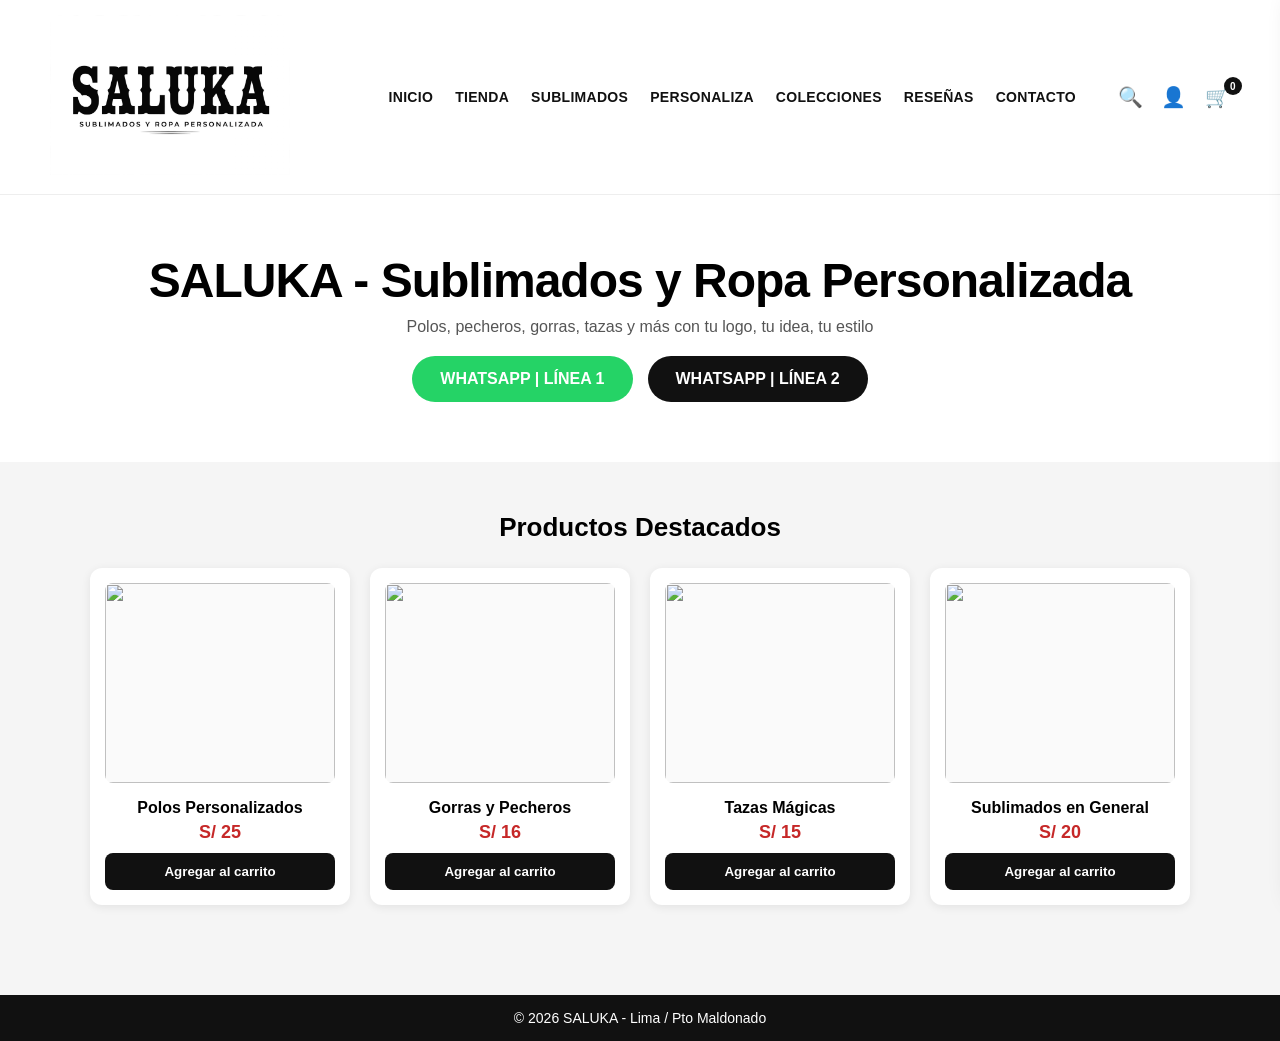
==== index.html @ 91202d43 "Primera version SALUKA - logo grande + carrito Temu" ====
<!DOCTYPE html>
<html lang="es">
<head>
    <meta charset="UTF-8">
    <meta name="viewport" content="width=device-width, initial-scale=1.0">
    <title>SALUKA - Sublimados y Ropa Personalizada</title>
    <link rel="stylesheet" href="style.css">
</head>
<body>
    <header class="header-saluka">
        <div class="logo-saluka">
            <img src="LogoSaluka.png" alt="SALUKA">
        </div>
        <nav class="nav-saluka">
            <a href="#inicio">INICIO</a>
            <a href="#tienda">TIENDA</a>
            <a href="#sublimados">SUBLIMADOS</a>
            <a href="#personaliza">PERSONALIZA</a>
            <a href="#colecciones">COLECCIONES</a>
            <a href="resenas.html">RESEÑAS</a>
            <a href="#contacto">CONTACTO</a>
            <span class="iconos">
                <a href="#" class="icono">🔍</a>
                <a href="#" class="icono">👤</a>
                <a href="javascript:void(0)" class="icono cart" onclick="abrirCarrito()">🛒 <span class="cart-count" id="cartCount">0</span></a>
            </span>
        </nav>
    </header>

    <section class="hero" id="inicio">
        <h1>SALUKA - Sublimados y Ropa Personalizada</h1>
        <p>Polos, pecheros, gorras, tazas y más con tu logo, tu idea, tu estilo</p>
        <div class="botones-whatsapp">
            <a href="https://wa.me/51967414343" class="btn-whatsapp" target="_blank">WHATSAPP | LÍNEA 1</a>
            <a href="https://wa.me/51974541722" class="btn-whatsapp socio" target="_blank">WHATSAPP | LÍNEA 2</a>
        </div>
    </section>

    <section class="productos" id="tienda">
        <h2>Productos Destacados</h2>
        <div class="grid">
            <div class="card">
                <img src="walle.png">
                <h3>Polos Personalizados</h3>
                <div class="precio">S/ 25</div>
                <button class="btn-comprar" onclick="addToCart('Polo Personalizado', 25, 'walle.png')">Agregar al carrito</button>
            </div>
            <div class="card">
                <img src="drone.png">
                <h3>Gorras y Pecheros</h3>
                <div class="precio">S/ 16</div>
                <button class="btn-comprar" onclick="addToCart('Gorra y Pechero', 16, 'drone.png')">Agregar al carrito</button>
            </div>
            <div class="card">
                <img src="cinturon.png">
                <h3>Tazas Mágicas</h3>
                <div class="precio">S/ 15</div>
                <button class="btn-comprar" onclick="addToCart('Taza Mágica', 15, 'cinturon.png')">Agregar al carrito</button>
            </div>
            <div class="card">
                <img src="cargador.png">
                <h3>Sublimados en General</h3>
                <div class="precio">S/ 20</div>
                <button class="btn-comprar" onclick="addToCart('Sublimado General', 20, 'cargador.png')">Agregar al carrito</button>
            </div>
        </div>
    </section>

    <!-- CARRITO LATERAL TIPO TEMU -->
    <div id="cartDrawer" class="cart-drawer">
        <div class="cart-header">
            <h3>Tu Carrito ( <span id="cartCount2">0</span> )</h3>
            <span class="cerrar-cart" onclick="cerrarCarrito()">✕</span>
        </div>
        <div id="cartItems" class="cart-items"></div>
        <div class="cart-footer">
            <div class="cart-total">Total: S/ <span id="cartTotal">0</span></div>
            <button class="btn-pagar" onclick="pagarWhatsapp()">Pedir por WhatsApp</button>
            <button class="btn-vaciar" onclick="vaciarCarrito()">Vaciar carrito</button>
        </div>
    </div>
    <div id="overlay" class="overlay" onclick="cerrarCarrito()"></div>

    <footer id="contacto">© 2026 SALUKA - Lima / Pto Maldonado</footer>

<script>
// CARRITO SALUKA - LOCALSTORAGE
let cart = JSON.parse(localStorage.getItem('saluka_cart') || '[]');

function saveCart(){ localStorage.setItem('saluka_cart', JSON.stringify(cart)); updateCount(); }
function updateCount(){
    let totalQty = cart.reduce((s,i)=>s+i.qty,0);
    document.getElementById('cartCount').textContent = totalQty;
    document.getElementById('cartCount2').textContent = totalQty;
    let total = cart.reduce((s,i)=>s+i.price*i.qty,0);
    document.getElementById('cartTotal').textContent = total;
}
function addToCart(name, price, img){
    let f = cart.find(p=>p.name===name);
    if(f){ f.qty++; } else { cart.push({name, price, img, qty:1}); }
    saveCart(); renderCart(); abrirCarrito();
    // animacion
    let c = document.getElementById('cartCount');
    c.style.transform='scale(1.5)'; setTimeout(()=>c.style.transform='scale(1)',200);
}
function renderCart(){
    let div = document.getElementById('cartItems');
    if(cart.length===0){ div.innerHTML='<p style="text-align:center;padding:30px;color:#888">Tu carrito está vacío</p>'; return; }
    div.innerHTML = cart.map((p,i)=>`
        <div class="cart-item">
            <img src="${p.img}">
            <div class="cart-info"><b>${p.name}</b><br>S/ ${p.price} x ${p.qty}</div>
            <div class="cart-acciones">
                <button onclick="cambiarQty(${i},-1)">-</button>
                <span>${p.qty}</span>
                <button onclick="cambiarQty(${i},1)">+</button>
                <button class="del" onclick="eliminar(${i})">🗑️</button>
            </div>
        </div>
    `).join('');
}
function cambiarQty(i,d){ cart[i].qty+=d; if(cart[i].qty<=0) cart.splice(i,1); saveCart(); renderCart(); }
function eliminar(i){ cart.splice(i,1); saveCart(); renderCart(); }
function vaciarCarrito(){ cart=[]; saveCart(); renderCart(); }
function abrirCarrito(){ document.getElementById('cartDrawer').classList.add('open'); document.getElementById('overlay').classList.add('show'); renderCart(); }
function cerrarCarrito(){ document.getElementById('cartDrawer').classList.remove('open'); document.getElementById('overlay').classList.remove('show'); }
function pagarWhatsapp(){
    if(cart.length===0){ alert('Carrito vacío'); return; }
    let msg = 'Hola SALUKA! Quiero pedir:%0A';
    cart.forEach(p=>{ msg+=`%0A- ${p.name} x${p.qty} = S/ ${p.price*p.qty}`; });
    msg+=`%0A%0ATOTAL: S/ ${document.getElementById('cartTotal').textContent}`;
    window.open('https://wa.me/51967414343?text='+msg, '_blank');
}
updateCount(); renderCart();
</script>
</body>
</html>
---- style.css ----
* { margin: 0; padding: 0; box-sizing: border-box; }
body { font-family: Arial, Helvetica, sans-serif; background: #f5f5f5; }

.header-saluka {
    background: #fff;
    display: flex;
    justify-content: space-between;
    align-items: center;
    padding: 15px 50px;
    border-bottom: 1px solid #eee;
    position: sticky;
    top: 0;
    z-index: 100;
}
.logo-saluka img {
    height: 160px;
    width: auto;
}
.nav-saluka {
    display: flex;
    align-items: center;
    gap: 22px;
    flex-wrap: wrap;
}
.nav-saluka a {
    text-decoration: none;
    color: #111;
    font-weight: 700;
    font-size: 14px;
    letter-spacing: 0.3px;
}
.nav-saluka a:hover { color: #c62828; }

.iconos { display: flex; gap: 18px; margin-left: 20px; align-items: center; }
.icono { font-size: 20px !important; text-decoration: none; cursor: pointer; }
.cart { position: relative; }
.cart-count {
    background: #111;
    color: #fff;
    font-size: 10px;
    width: 18px;
    height: 18px;
    border-radius: 50%;
    display: inline-flex;
    justify-content: center;
    align-items: center;
    position: absolute;
    top: -8px;
    right: -12px;
    transition: 0.2s;
}

.hero { text-align: center; padding: 60px 20px; background: #fff; }
.hero h1 { font-size: 48px; font-weight: 900; margin-bottom: 10px; letter-spacing: -1px; line-height: 1.1; }
.hero p { color: #555; margin-bottom: 15px; }
.botones-whatsapp { display: flex; justify-content: center; gap: 15px; margin-top: 20px; flex-wrap: wrap; }
.btn-whatsapp { background: #25D366; color: #fff; padding: 14px 28px; border-radius: 50px; text-decoration: none; font-weight: 900; display: inline-block; }
.btn-whatsapp.socio { background: #111; }

.productos { padding: 50px 20px; text-align: center; }
.productos h2 { margin-bottom: 25px; font-size: 26px; }
.grid { display: grid; grid-template-columns: repeat(auto-fit, minmax(250px, 1fr)); gap: 20px; max-width: 1100px; margin: 0 auto; }
.card { background: #fff; border-radius: 12px; padding: 15px; box-shadow: 0 2px 10px rgba(0,0,0,0.08); transition: 0.2s; }
.card:hover { transform: translateY(-3px); box-shadow: 0 5px 15px rgba(0,0,0,0.12); }
.card img { width: 100%; height: 200px; object-fit: contain; background: #fafafa; border-radius: 8px; }
.card h3 { margin: 12px 0 5px 0; font-size: 16px; }
.precio { color: #c62828; font-weight: bold; font-size: 18px; margin: 5px 0; }
.btn-comprar { display: block; background: #111; color: #fff; padding: 11px; border-radius: 8px; text-decoration: none; margin-top: 10px; border: none; width: 100%; cursor: pointer; font-weight: 700; }
.btn-comprar:hover { background: #c62828; }

footer { background: #111; color: #fff; text-align: center; padding: 15px 0; margin-top: 40px; font-size: 14px; }

/* CARRITO ESTILO TEMU */
.cart-drawer {
    position: fixed; top: 0; right: -400px; width: 380px; height: 100%;
    background: #fff; z-index: 9999; transition: 0.35s ease; box-shadow: -5px 0 25px rgba(0,0,0,0.2);
    display: flex; flex-direction: column;
}
.cart-drawer.open { right: 0; }
.cart-header { display: flex; justify-content: space-between; align-items: center; padding: 20px; border-bottom: 1px solid #eee; font-weight: 900; background: #fff; }
.cerrar-cart { cursor: pointer; font-size: 22px; padding: 5px 10px; }
.cart-items { flex: 1; overflow-y: auto; padding: 10px; }
.cart-item { display: flex; gap: 10px; align-items: center; padding: 12px 0; border-bottom: 1px solid #f0f0f0; }
.cart-item img { width: 60px; height: 60px; object-fit: contain; background: #f5f5f5; border-radius: 8px; }
.cart-info { flex: 1; font-size: 13px; line-height: 1.3; }
.cart-acciones { display: flex; gap: 5px; align-items: center; }
.cart-acciones button { width: 28px; height: 28px; border: 1px solid #ddd; background: #fff; border-radius: 6px; cursor: pointer; font-weight: bold; }
.cart-acciones .del { border: none; background: none; font-size: 16px; }
.cart-footer { padding: 20px; border-top: 1px solid #eee; background: #fafafa; }
.cart-total { font-size: 20px; font-weight: 900; margin-bottom: 12px; }
.btn-pagar { width: 100%; background: #25D366; color: #fff; border: none; padding: 14px; border-radius: 10px; font-weight: 900; cursor: pointer; font-size: 16px; }
.btn-pagar:hover { background: #20b858; }
.btn-vaciar { width: 100%; background: none; border: none; color: #888; margin-top: 10px; cursor: pointer; font-size: 13px; text-decoration: underline; }

.overlay { position: fixed; top: 0; left: 0; width: 100%; height: 100%; background: rgba(0,0,0,0.45); z-index: 9998; display: none; }
.overlay.show { display: block; }

@media (max-width: 900px) {
    .header-saluka { flex-direction: column; gap: 15px; padding: 15px 20px; }
    .nav-saluka { justify-content: center; gap: 14px; }
    .logo-saluka img { height: 120px; }
    .hero h1 { font-size: 32px; }
    .cart-drawer { width: 100%; right: -100%; }
    .cart-drawer.open { right: 0; }
}
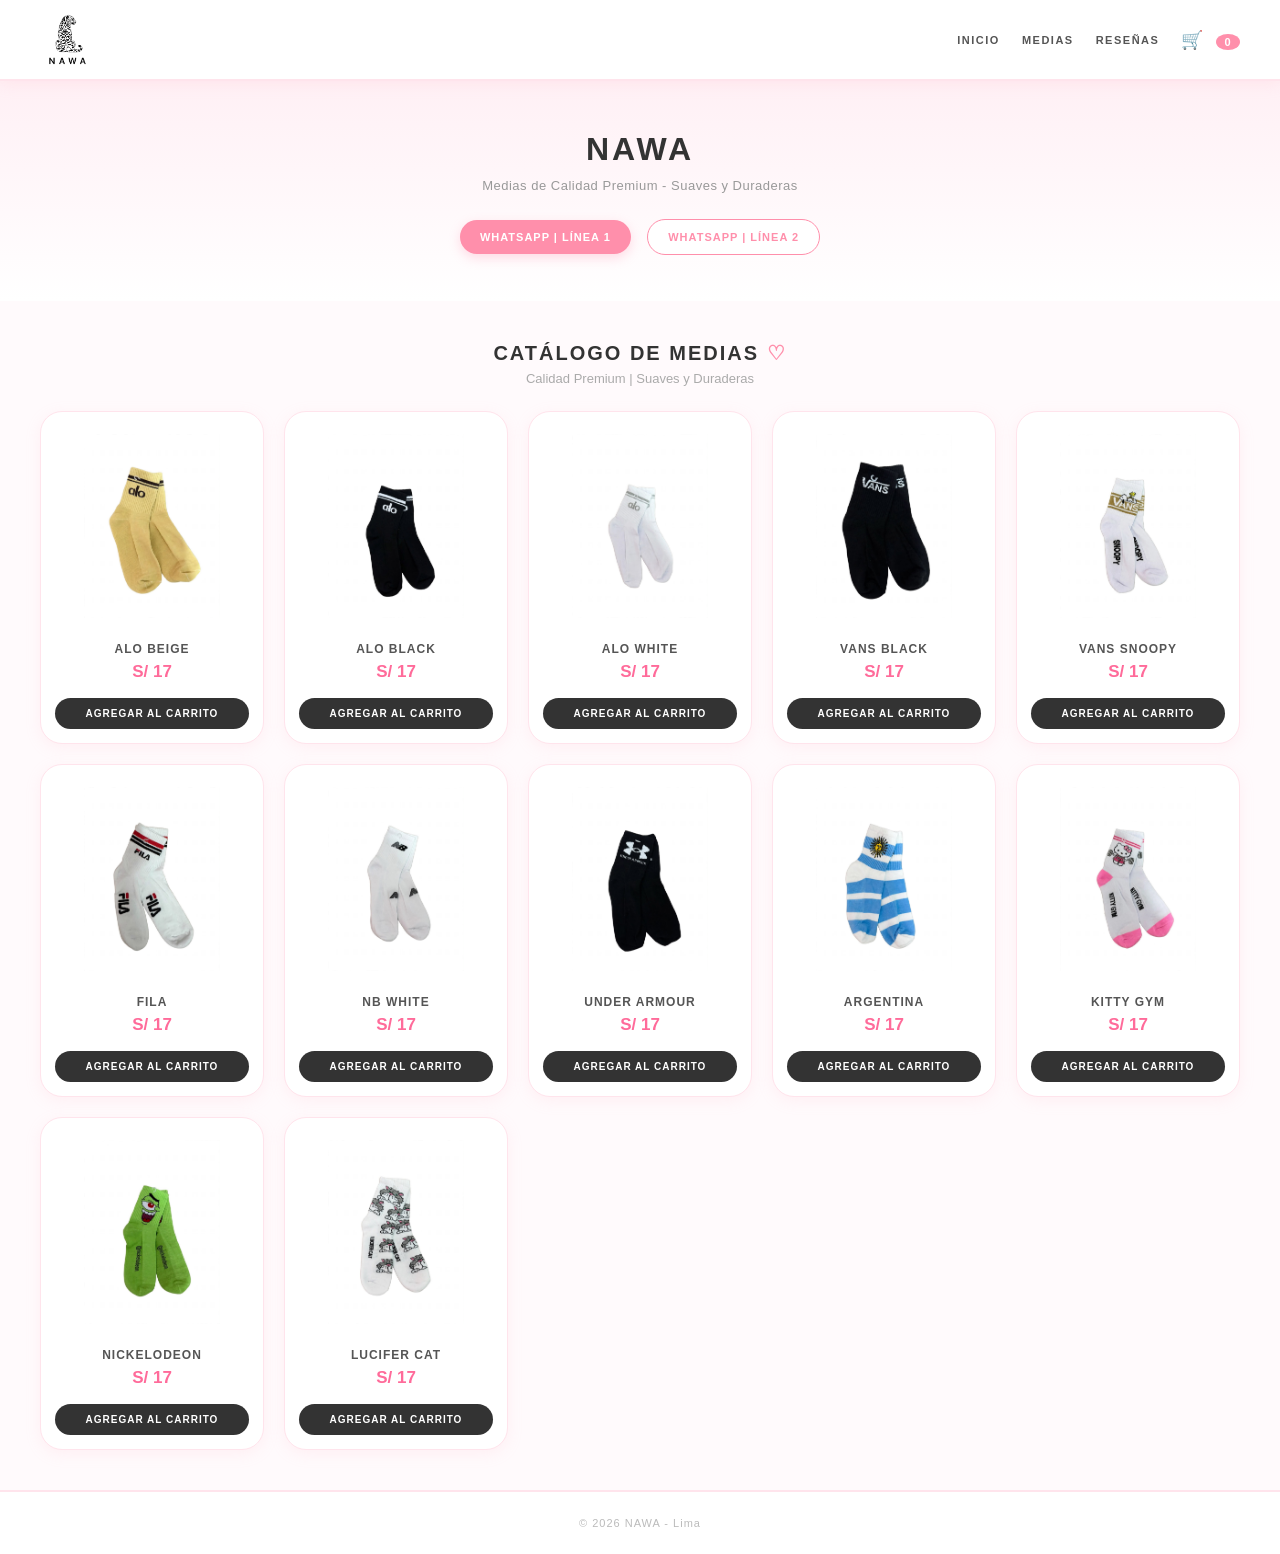
==== commit 152bd644: "actualizacion tienda solo medias NAWA" ====
--- a/index.html
+++ b/index.html
@@ -3,134 +3,71 @@
 <head>
     <meta charset="UTF-8">
     <meta name="viewport" content="width=device-width, initial-scale=1.0">
-    <title>SALUKA - Sublimados y Ropa Personalizada</title>
+    <title>NAWA - Catálogo de Medias</title>
     <link rel="stylesheet" href="style.css">
 </head>
 <body>
-    <header class="header-saluka">
-        <div class="logo-saluka">
-            <img src="LogoSaluka.png" alt="SALUKA">
+    <header class="header-nawa">
+        <div class="logo-nawa">
+            <img src="./logo-nawa.png" alt="NAWA">
         </div>
-        <nav class="nav-saluka">
+        <nav class="nav-nawa">
             <a href="#inicio">INICIO</a>
-            <a href="#tienda">TIENDA</a>
-            <a href="#sublimados">SUBLIMADOS</a>
-            <a href="#personaliza">PERSONALIZA</a>
-            <a href="#colecciones">COLECCIONES</a>
+            <a href="#medias">MEDIAS</a>
             <a href="resenas.html">RESEÑAS</a>
-            <a href="#contacto">CONTACTO</a>
             <span class="iconos">
-                <a href="#" class="icono">🔍</a>
-                <a href="#" class="icono">👤</a>
                 <a href="javascript:void(0)" class="icono cart" onclick="abrirCarrito()">🛒 <span class="cart-count" id="cartCount">0</span></a>
             </span>
         </nav>
     </header>
 
     <section class="hero" id="inicio">
-        <h1>SALUKA - Sublimados y Ropa Personalizada</h1>
-        <p>Polos, pecheros, gorras, tazas y más con tu logo, tu idea, tu estilo</p>
+        <h1>NAWA</h1>
+        <p>Medias de Calidad Premium - Suaves y Duraderas</p>
         <div class="botones-whatsapp">
             <a href="https://wa.me/51967414343" class="btn-whatsapp" target="_blank">WHATSAPP | LÍNEA 1</a>
             <a href="https://wa.me/51974541722" class="btn-whatsapp socio" target="_blank">WHATSAPP | LÍNEA 2</a>
         </div>
     </section>
 
-    <section class="productos" id="tienda">
-        <h2>Productos Destacados</h2>
+    <section class="productos" id="medias">
+        <h2>CATÁLOGO DE MEDIAS</h2>
+        <p style="text-align:center; color:#aaa; margin-bottom:20px; font-size:13px;">Calidad Premium | Suaves y Duraderas</p>
         <div class="grid">
-            <div class="card">
-                <img src="walle.png">
-                <h3>Polos Personalizados</h3>
-                <div class="precio">S/ 25</div>
-                <button class="btn-comprar" onclick="addToCart('Polo Personalizado', 25, 'walle.png')">Agregar al carrito</button>
-            </div>
-            <div class="card">
-                <img src="drone.png">
-                <h3>Gorras y Pecheros</h3>
-                <div class="precio">S/ 16</div>
-                <button class="btn-comprar" onclick="addToCart('Gorra y Pechero', 16, 'drone.png')">Agregar al carrito</button>
-            </div>
-            <div class="card">
-                <img src="cinturon.png">
-                <h3>Tazas Mágicas</h3>
-                <div class="precio">S/ 15</div>
-                <button class="btn-comprar" onclick="addToCart('Taza Mágica', 15, 'cinturon.png')">Agregar al carrito</button>
-            </div>
-            <div class="card">
-                <img src="cargador.png">
-                <h3>Sublimados en General</h3>
-                <div class="precio">S/ 20</div>
-                <button class="btn-comprar" onclick="addToCart('Sublimado General', 20, 'cargador.png')">Agregar al carrito</button>
-            </div>
+            <div class="card"><img src="./Alo beige.jpeg"><h3>Alo Beige</h3><div class="precio">S/ 17</div><button class="btn-comprar" onclick="addToCart('Media Alo Beige', 17, './Alo beige.jpeg')">Agregar al carrito</button></div>
+            <div class="card"><img src="./Alo Black.jpeg"><h3>Alo Black</h3><div class="precio">S/ 17</div><button class="btn-comprar" onclick="addToCart('Media Alo Black', 17, './Alo Black.jpeg')">Agregar al carrito</button></div>
+            <div class="card"><img src="./Alo White.jpeg"><h3>Alo White</h3><div class="precio">S/ 17</div><button class="btn-comprar" onclick="addToCart('Media Alo White', 17, './Alo White.jpeg')">Agregar al carrito</button></div>
+            <div class="card"><img src="./Vansk black.jpeg"><h3>Vans Black</h3><div class="precio">S/ 17</div><button class="btn-comprar" onclick="addToCart('Media Vans Black', 17, './Vansk black.jpeg')">Agregar al carrito</button></div>
+            <div class="card"><img src="./vans snoopy.jpeg"><h3>Vans Snoopy</h3><div class="precio">S/ 17</div><button class="btn-comprar" onclick="addToCart('Media Vans Snoopy', 17, './vans snoopy.jpeg')">Agregar al carrito</button></div>
+            <div class="card"><img src="./FILA.jpeg"><h3>Fila</h3><div class="precio">S/ 17</div><button class="btn-comprar" onclick="addToCart('Media Fila', 17, './FILA.jpeg')">Agregar al carrito</button></div>
+            <div class="card"><img src="./NB white.jpeg"><h3>NB White</h3><div class="precio">S/ 17</div><button class="btn-comprar" onclick="addToCart('Media NB White', 17, './NB white.jpeg')">Agregar al carrito</button></div>
+            <div class="card"><img src="./Under Armour.jpeg"><h3>Under Armour</h3><div class="precio">S/ 17</div><button class="btn-comprar" onclick="addToCart('Media Under Armour', 17, './Under Armour.jpeg')">Agregar al carrito</button></div>
+            <div class="card"><img src="./Argentina.jpeg"><h3>Argentina</h3><div class="precio">S/ 17</div><button class="btn-comprar" onclick="addToCart('Media Argentina', 17, './Argentina.jpeg')">Agregar al carrito</button></div>
+            <div class="card"><img src="./Kitty Gym.jpeg"><h3>Kitty Gym</h3><div class="precio">S/ 17</div><button class="btn-comprar" onclick="addToCart('Media Kitty Gym', 17, './Kitty Gym.jpeg')">Agregar al carrito</button></div>
+            <div class="card"><img src="./nickelodeon.jpeg"><h3>Nickelodeon</h3><div class="precio">S/ 17</div><button class="btn-comprar" onclick="addToCart('Media Nickelodeon', 17, './nickelodeon.jpeg')">Agregar al carrito</button></div>
+            <div class="card"><img src="./Lucifer Cat.jpeg"><h3>Lucifer Cat</h3><div class="precio">S/ 17</div><button class="btn-comprar" onclick="addToCart('Media Lucifer Cat', 17, './Lucifer Cat.jpeg')">Agregar al carrito</button></div>
         </div>
     </section>
 
-    <!-- CARRITO LATERAL TIPO TEMU -->
     <div id="cartDrawer" class="cart-drawer">
-        <div class="cart-header">
-            <h3>Tu Carrito ( <span id="cartCount2">0</span> )</h3>
-            <span class="cerrar-cart" onclick="cerrarCarrito()">✕</span>
-        </div>
+        <div class="cart-header"><h3>Tu Carrito ( <span id="cartCount2">0</span> )</h3><span class="cerrar-cart" onclick="cerrarCarrito()">✕</span></div>
         <div id="cartItems" class="cart-items"></div>
-        <div class="cart-footer">
-            <div class="cart-total">Total: S/ <span id="cartTotal">0</span></div>
-            <button class="btn-pagar" onclick="pagarWhatsapp()">Pedir por WhatsApp</button>
-            <button class="btn-vaciar" onclick="vaciarCarrito()">Vaciar carrito</button>
-        </div>
+        <div class="cart-footer"><div class="cart-total">Total: S/ <span id="cartTotal">0</span></div><button class="btn-pagar" onclick="pagarWhatsapp()">Pedir por WhatsApp</button><button class="btn-vaciar" onclick="vaciarCarrito()">Vaciar carrito</button></div>
     </div>
     <div id="overlay" class="overlay" onclick="cerrarCarrito()"></div>
-
-    <footer id="contacto">© 2026 SALUKA - Lima / Pto Maldonado</footer>
-
+    <footer id="contacto">© 2026 NAWA - Lima</footer>
 <script>
-// CARRITO SALUKA - LOCALSTORAGE
-let cart = JSON.parse(localStorage.getItem('saluka_cart') || '[]');
-
-function saveCart(){ localStorage.setItem('saluka_cart', JSON.stringify(cart)); updateCount(); }
-function updateCount(){
-    let totalQty = cart.reduce((s,i)=>s+i.qty,0);
-    document.getElementById('cartCount').textContent = totalQty;
-    document.getElementById('cartCount2').textContent = totalQty;
-    let total = cart.reduce((s,i)=>s+i.price*i.qty,0);
-    document.getElementById('cartTotal').textContent = total;
-}
-function addToCart(name, price, img){
-    let f = cart.find(p=>p.name===name);
-    if(f){ f.qty++; } else { cart.push({name, price, img, qty:1}); }
-    saveCart(); renderCart(); abrirCarrito();
-    // animacion
-    let c = document.getElementById('cartCount');
-    c.style.transform='scale(1.5)'; setTimeout(()=>c.style.transform='scale(1)',200);
-}
-function renderCart(){
-    let div = document.getElementById('cartItems');
-    if(cart.length===0){ div.innerHTML='<p style="text-align:center;padding:30px;color:#888">Tu carrito está vacío</p>'; return; }
-    div.innerHTML = cart.map((p,i)=>`
-        <div class="cart-item">
-            <img src="${p.img}">
-            <div class="cart-info"><b>${p.name}</b><br>S/ ${p.price} x ${p.qty}</div>
-            <div class="cart-acciones">
-                <button onclick="cambiarQty(${i},-1)">-</button>
-                <span>${p.qty}</span>
-                <button onclick="cambiarQty(${i},1)">+</button>
-                <button class="del" onclick="eliminar(${i})">🗑️</button>
-            </div>
-        </div>
-    `).join('');
-}
+let cart = JSON.parse(localStorage.getItem('nawa_cart') || '[]');
+function saveCart(){ localStorage.setItem('nawa_cart', JSON.stringify(cart)); updateCount(); }
+function updateCount(){let totalQty = cart.reduce((s,i)=>s+i.qty,0);document.getElementById('cartCount').textContent = totalQty;document.getElementById('cartCount2').textContent = totalQty;let total = cart.reduce((s,i)=>s+i.price*i.qty,0);document.getElementById('cartTotal').textContent = total;}
+function addToCart(name, price, img){let f = cart.find(p=>p.name===name);if(f){ f.qty++; } else { cart.push({name, price, img, qty:1}); }saveCart(); renderCart(); abrirCarrito();}
+function renderCart(){let div = document.getElementById('cartItems');if(cart.length===0){ div.innerHTML='<p style="text-align:center;padding:30px;color:#888">Tu carrito está vacío</p>'; return; }div.innerHTML = cart.map((p,i)=>`<div class="cart-item"><img src="${p.img}"><div class="cart-info"><b>${p.name}</b><span>S/ ${p.price} | Subtotal S/ ${p.price*p.qty}</span></div><div class="cart-acciones"><button onclick="cambiarQty(${i},-1)">-</button><span>${p.qty}</span><button onclick="cambiarQty(${i},1)">+</button><button class="del" onclick="eliminar(${i})">🗑️</button></div></div>`).join('');}
 function cambiarQty(i,d){ cart[i].qty+=d; if(cart[i].qty<=0) cart.splice(i,1); saveCart(); renderCart(); }
 function eliminar(i){ cart.splice(i,1); saveCart(); renderCart(); }
 function vaciarCarrito(){ cart=[]; saveCart(); renderCart(); }
 function abrirCarrito(){ document.getElementById('cartDrawer').classList.add('open'); document.getElementById('overlay').classList.add('show'); renderCart(); }
 function cerrarCarrito(){ document.getElementById('cartDrawer').classList.remove('open'); document.getElementById('overlay').classList.remove('show'); }
-function pagarWhatsapp(){
-    if(cart.length===0){ alert('Carrito vacío'); return; }
-    let msg = 'Hola SALUKA! Quiero pedir:%0A';
-    cart.forEach(p=>{ msg+=`%0A- ${p.name} x${p.qty} = S/ ${p.price*p.qty}`; });
-    msg+=`%0A%0ATOTAL: S/ ${document.getElementById('cartTotal').textContent}`;
-    window.open('https://wa.me/51967414343?text='+msg, '_blank');
-}
+function pagarWhatsapp(){if(cart.length===0){ alert('Carrito vacío'); return; }let msg = 'Hola NAWA! Quiero pedir:%0A';cart.forEach(p=>{ msg+=`%0A- ${p.name} x${p.qty} = S/ ${p.price*p.qty}`; });msg+=`%0A%0ATOTAL: S/ ${document.getElementById('cartTotal').textContent}`;window.open('https://wa.me/51967414343?text='+msg, '_blank');}
 updateCount(); renderCart();
 </script>
 </body>
--- a/style.css
+++ b/style.css
@@ -1,105 +1,110 @@
-* { margin: 0; padding: 0; box-sizing: border-box; }
-body { font-family: Arial, Helvetica, sans-serif; background: #f5f5f5; }
+* { margin:0; padding:0; box-sizing:border-box; }
 
-.header-saluka {
-    background: #fff;
-    display: flex;
-    justify-content: space-between;
-    align-items: center;
-    padding: 15px 50px;
-    border-bottom: 1px solid #eee;
-    position: sticky;
-    top: 0;
-    z-index: 100;
-}
-.logo-saluka img {
-    height: 160px;
-    width: auto;
-}
-.nav-saluka {
-    display: flex;
-    align-items: center;
-    gap: 22px;
-    flex-wrap: wrap;
-}
-.nav-saluka a {
-    text-decoration: none;
-    color: #111;
-    font-weight: 700;
-    font-size: 14px;
-    letter-spacing: 0.3px;
-}
-.nav-saluka a:hover { color: #c62828; }
-
-.iconos { display: flex; gap: 18px; margin-left: 20px; align-items: center; }
-.icono { font-size: 20px !important; text-decoration: none; cursor: pointer; }
-.cart { position: relative; }
-.cart-count {
-    background: #111;
-    color: #fff;
-    font-size: 10px;
-    width: 18px;
-    height: 18px;
-    border-radius: 50%;
-    display: inline-flex;
-    justify-content: center;
-    align-items: center;
-    position: absolute;
-    top: -8px;
-    right: -12px;
-    transition: 0.2s;
+body {
+  font-family: 'Segoe UI', Arial, sans-serif;
+  background-color: #fffafc;
+  background-image: none;
+  color: #333;
 }
 
-.hero { text-align: center; padding: 60px 20px; background: #fff; }
-.hero h1 { font-size: 48px; font-weight: 900; margin-bottom: 10px; letter-spacing: -1px; line-height: 1.1; }
-.hero p { color: #555; margin-bottom: 15px; }
-.botones-whatsapp { display: flex; justify-content: center; gap: 15px; margin-top: 20px; flex-wrap: wrap; }
-.btn-whatsapp { background: #25D366; color: #fff; padding: 14px 28px; border-radius: 50px; text-decoration: none; font-weight: 900; display: inline-block; }
-.btn-whatsapp.socio { background: #111; }
+/* Header kawaii claro */
+.header-nawa {
+  background-color: #ffffff;
+  padding: 12px 40px;
+  display: flex;
+  justify-content: space-between;
+  align-items: center;
+  border-bottom: 2px solid #ffe4ec;
+  position: sticky;
+  top: 0;
+  z-index: 100;
+  box-shadow: 0 2px 15px rgba(255, 182, 193, 0.2);
+}
 
-.productos { padding: 50px 20px; text-align: center; }
-.productos h2 { margin-bottom: 25px; font-size: 26px; }
-.grid { display: grid; grid-template-columns: repeat(auto-fit, minmax(250px, 1fr)); gap: 20px; max-width: 1100px; margin: 0 auto; }
-.card { background: #fff; border-radius: 12px; padding: 15px; box-shadow: 0 2px 10px rgba(0,0,0,0.08); transition: 0.2s; }
-.card:hover { transform: translateY(-3px); box-shadow: 0 5px 15px rgba(0,0,0,0.12); }
-.card img { width: 100%; height: 200px; object-fit: contain; background: #fafafa; border-radius: 8px; }
-.card h3 { margin: 12px 0 5px 0; font-size: 16px; }
-.precio { color: #c62828; font-weight: bold; font-size: 18px; margin: 5px 0; }
-.btn-comprar { display: block; background: #111; color: #fff; padding: 11px; border-radius: 8px; text-decoration: none; margin-top: 10px; border: none; width: 100%; cursor: pointer; font-weight: 700; }
-.btn-comprar:hover { background: #c62828; }
+.logo-nawa img { 
+  height: 55px; 
+  width: auto; 
+  display: block;
+  filter: invert(1); /* tu logo es blanco, esto lo pone negro para fondo claro */
+}
 
-footer { background: #111; color: #fff; text-align: center; padding: 15px 0; margin-top: 40px; font-size: 14px; }
+.nav-nawa { display: flex; align-items: center; flex-wrap: wrap; }
+.nav-nawa a { color: #555; text-decoration: none; margin-left: 22px; letter-spacing: 1.5px; font-size: 11px; text-transform: uppercase; font-weight: 600; transition: 0.2s; }
+.nav-nawa a:hover { color: #ff8fab; }
+.cart-count { background: #ff8fab; color: #fff; border-radius: 50%; padding: 2px 8px; font-size: 11px; margin-left: 5px; font-weight: bold; }
+.icono.cart { font-size: 18px; color: #ff8fab; text-decoration: none; }
 
-/* CARRITO ESTILO TEMU */
-.cart-drawer {
-    position: fixed; top: 0; right: -400px; width: 380px; height: 100%;
-    background: #fff; z-index: 9999; transition: 0.35s ease; box-shadow: -5px 0 25px rgba(0,0,0,0.2);
-    display: flex; flex-direction: column;
+/* Hero kawaii */
+.hero { text-align: center; padding: 50px 20px 40px; background: linear-gradient(180deg, #fff0f5 0%, #ffffff 100%); }
+.hero h1 { font-size: 32px; letter-spacing: 3px; margin-bottom: 10px; font-weight: 800; color: #333; }
+.hero h1 span { color: #ff8fab; }
+.hero p { color: #999; font-size: 13px; letter-spacing: 0.5px; margin-bottom: 20px; }
+.botones-whatsapp { margin-top: 15px; }
+.btn-whatsapp { background: #ff8fab; color: #fff; padding: 11px 20px; margin: 6px; display: inline-block; text-decoration: none; font-weight: bold; border-radius: 25px; font-size: 11px; letter-spacing: 1px; transition: 0.2s; box-shadow: 0 4px 12px rgba(255,143,171,0.3); }
+.btn-whatsapp:hover { transform: translateY(-2px); background: #ff6b9a; }
+.btn-whatsapp.socio { background: #fff; border: 1.5px solid #ff8fab; color: #ff8fab; box-shadow: none; }
+.btn-whatsapp.socio:hover { background: #fff0f5; }
+
+/* Catalogo */
+.productos { padding: 40px 20px; background: #fffafc; }
+.productos h2 { text-align: center; margin-bottom: 6px; letter-spacing: 2px; color: #333; font-size: 20px; font-weight: 800; }
+.productos h2::after { content: ' ♡'; color: #ff8fab; }
+.grid { display: grid; grid-template-columns: repeat(auto-fit, minmax(210px, 1fr)); gap: 20px; max-width: 1200px; margin: 25px auto 0; }
+
+.card { 
+  background: #ffffff;
+  color: #333;
+  border-radius: 22px; 
+  padding: 14px; 
+  text-align: center;
+  border: 1.5px solid #ffe4ec;
+  position: relative;
+  overflow: hidden;
+  transition: 0.25s;
+  box-shadow: 0 4px 15px rgba(255,182,193,0.15);
 }
+.card:hover { border-color: #ff8fab; transform: translateY(-5px); box-shadow: 0 10px 25px rgba(255,143,171,0.25); }
+.card img { width: 100%; height: 200px; object-fit: contain; background: #fff; border-radius: 16px; padding: 8px; }
+.card h3 { margin-top: 12px; font-size: 12px; letter-spacing: 1px; text-transform: uppercase; color: #555; font-weight: 700; }
+.card .precio { font-weight: 900; margin: 6px 0; color: #ff6b9a; font-size: 17px; }
+
+.btn-comprar { background: #333; color: #fff; border: none; padding: 10px 15px; margin-top: 10px; border-radius: 25px; cursor: pointer; width: 100%; font-weight: 700; font-size: 10px; letter-spacing: 1px; text-transform: uppercase; transition: 0.2s; }
+.btn-comprar:hover { background: #ff8fab; }
+
+/* Carrito */
+.cart-drawer { position: fixed; right: -380px; top: 0; width: 350px; height: 100%; background: #ffffff; color: #000; z-index: 200; transition: 0.3s ease; display: flex; flex-direction: column; box-shadow: -5px 0 25px rgba(0,0,0,0.1); }
 .cart-drawer.open { right: 0; }
-.cart-header { display: flex; justify-content: space-between; align-items: center; padding: 20px; border-bottom: 1px solid #eee; font-weight: 900; background: #fff; }
-.cerrar-cart { cursor: pointer; font-size: 22px; padding: 5px 10px; }
-.cart-items { flex: 1; overflow-y: auto; padding: 10px; }
-.cart-item { display: flex; gap: 10px; align-items: center; padding: 12px 0; border-bottom: 1px solid #f0f0f0; }
-.cart-item img { width: 60px; height: 60px; object-fit: contain; background: #f5f5f5; border-radius: 8px; }
+.cart-header { display: flex; justify-content: space-between; align-items: center; padding: 18px 20px; border-bottom: 1px solid #ffe4ec; }
+.cart-header h3 { font-size: 14px; color: #333; }
+.cerrar-cart { cursor: pointer; font-size: 18px; color: #999; }
+.cart-items { flex: 1; overflow-y: auto; padding: 10px 15px; }
+.cart-item { display: flex; align-items: center; gap: 12px; border-bottom: 1px solid #fff0f5; padding: 12px 0; }
+.cart-item img { width: 60px !important; height: 60px !important; object-fit: contain !important; background: #fffafc; border-radius: 10px; padding: 5px; border: 1px solid #ffe4ec; flex-shrink: 0; }
 .cart-info { flex: 1; font-size: 13px; line-height: 1.3; }
-.cart-acciones { display: flex; gap: 5px; align-items: center; }
-.cart-acciones button { width: 28px; height: 28px; border: 1px solid #ddd; background: #fff; border-radius: 6px; cursor: pointer; font-weight: bold; }
-.cart-acciones .del { border: none; background: none; font-size: 16px; }
-.cart-footer { padding: 20px; border-top: 1px solid #eee; background: #fafafa; }
-.cart-total { font-size: 20px; font-weight: 900; margin-bottom: 12px; }
-.btn-pagar { width: 100%; background: #25D366; color: #fff; border: none; padding: 14px; border-radius: 10px; font-weight: 900; cursor: pointer; font-size: 16px; }
-.btn-pagar:hover { background: #20b858; }
-.btn-vaciar { width: 100%; background: none; border: none; color: #888; margin-top: 10px; cursor: pointer; font-size: 13px; text-decoration: underline; }
+.cart-info b { font-size: 12px; display: block; margin-bottom: 2px; color: #333; }
+.cart-info span { font-size: 11px; color: #999; }
+.cart-acciones { display: flex; align-items: center; gap: 6px; }
+.cart-acciones button { width: 26px; height: 26px; border: 1px solid #ffe4ec; background: #fff; border-radius: 8px; cursor: pointer; font-size: 12px; }
+.cart-acciones button.del { border: none; background: transparent; }
+.cart-acciones span { font-size: 13px; min-width: 16px; text-align: center; font-weight: bold; }
+.cart-footer { padding: 15px 20px; border-top: 1px solid #ffe4ec; background: #fffafc; }
+.cart-total { font-weight: bold; font-size: 16px; margin-bottom: 10px; text-align: right; color: #333; }
+.btn-pagar { background: #ff8fab; color: #fff; border: none; padding: 13px; width: 100%; border-radius: 12px; font-weight: bold; cursor: pointer; transition: 0.2s; }
+.btn-pagar:hover { background: #ff6b9a; }
+.btn-vaciar { background: transparent; border: 1px solid #ffe4ec; padding: 9px; width: 100%; border-radius: 12px; margin-top: 8px; cursor: pointer; font-size: 12px; color: #999; }
 
-.overlay { position: fixed; top: 0; left: 0; width: 100%; height: 100%; background: rgba(0,0,0,0.45); z-index: 9998; display: none; }
+.overlay { position: fixed; inset: 0; background: rgba(255, 182, 193, 0.2); backdrop-filter: blur(3px); display: none; z-index: 150; }
 .overlay.show { display: block; }
 
-@media (max-width: 900px) {
-    .header-saluka { flex-direction: column; gap: 15px; padding: 15px 20px; }
-    .nav-saluka { justify-content: center; gap: 14px; }
-    .logo-saluka img { height: 120px; }
-    .hero h1 { font-size: 32px; }
-    .cart-drawer { width: 100%; right: -100%; }
-    .cart-drawer.open { right: 0; }
+footer { text-align: center; padding: 25px; border-top: 2px solid #ffe4ec; margin-top: 0px; font-size: 11px; background: #fff; color: #bbb; letter-spacing: 1px; }
+
+/* Responsive */
+@media (max-width: 768px) {
+  .header-nawa { padding: 10px 18px; }
+  .logo-nawa img { height: 45px; }
+  .nav-nawa a { margin: 0 7px; font-size: 10px; }
+  .hero h1 { font-size: 22px; }
+  .grid { grid-template-columns: repeat(2, 1fr); gap: 10px; }
+  .card img { height: 140px; }
+  .cart-drawer { width: 100%; right: -100%; }
 }
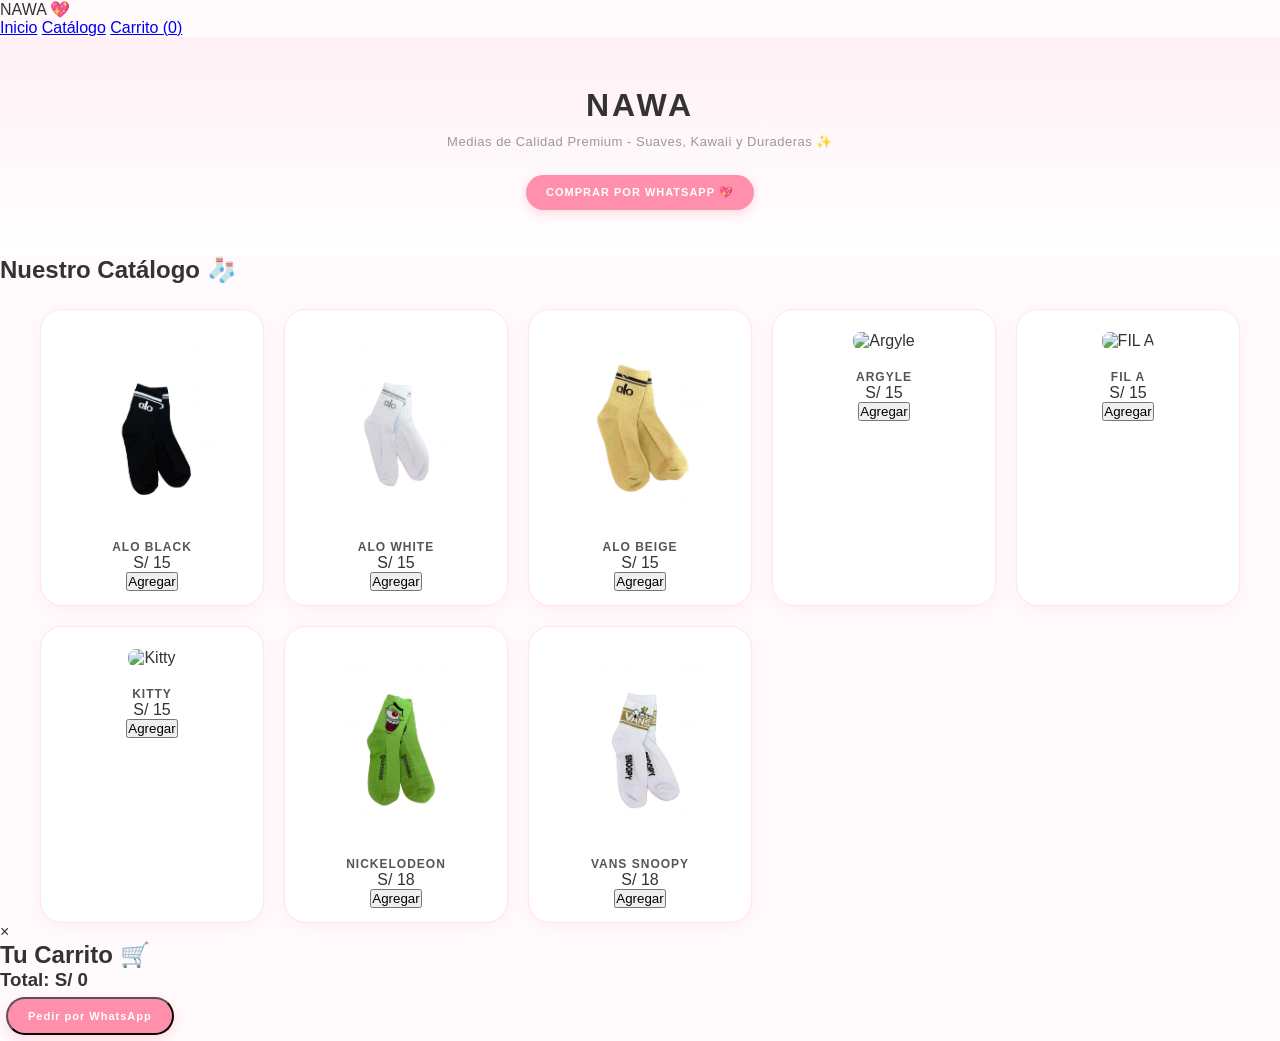
==== commit d98b61c6: "index completo solo mi whatsapp" ====
--- a/index.html
+++ b/index.html
@@ -1,74 +1,100 @@
 <!DOCTYPE html>
 <html lang="es">
 <head>
-    <meta charset="UTF-8">
-    <meta name="viewport" content="width=device-width, initial-scale=1.0">
-    <title>NAWA - Catálogo de Medias</title>
-    <link rel="stylesheet" href="style.css">
+<meta charset="UTF-8">
+<meta name="viewport" content="width=device-width, initial-scale=1.0">
+<title>NAWA - Medias Kawaii Premium</title>
+<link rel="stylesheet" href="style.css">
+<link href="https://fonts.googleapis.com/css2?family=Fredoka:wght@400;600&display=swap" rel="stylesheet">
 </head>
 <body>
-    <header class="header-nawa">
-        <div class="logo-nawa">
-            <img src="./logo-nawa.png" alt="NAWA">
-        </div>
-        <nav class="nav-nawa">
-            <a href="#inicio">INICIO</a>
-            <a href="#medias">MEDIAS</a>
-            <a href="resenas.html">RESEÑAS</a>
-            <span class="iconos">
-                <a href="javascript:void(0)" class="icono cart" onclick="abrirCarrito()">🛒 <span class="cart-count" id="cartCount">0</span></a>
-            </span>
-        </nav>
-    </header>
 
-    <section class="hero" id="inicio">
-        <h1>NAWA</h1>
-        <p>Medias de Calidad Premium - Suaves y Duraderas</p>
-        <div class="botones-whatsapp">
-            <a href="https://wa.me/51967414343" class="btn-whatsapp" target="_blank">WHATSAPP | LÍNEA 1</a>
-            <a href="https://wa.me/51974541722" class="btn-whatsapp socio" target="_blank">WHATSAPP | LÍNEA 2</a>
-        </div>
-    </section>
+<header>
+    <div class="logo">NAWA 💖</div>
+    <nav>
+        <a href="#inicio">Inicio</a>
+        <a href="#catalogo">Catálogo</a>
+        <a href="#" onclick="verCarrito()">Carrito (<span id="cartCount">0</span>)</a>
+    </nav>
+</header>
 
-    <section class="productos" id="medias">
-        <h2>CATÁLOGO DE MEDIAS</h2>
-        <p style="text-align:center; color:#aaa; margin-bottom:20px; font-size:13px;">Calidad Premium | Suaves y Duraderas</p>
-        <div class="grid">
-            <div class="card"><img src="./Alo beige.jpeg"><h3>Alo Beige</h3><div class="precio">S/ 17</div><button class="btn-comprar" onclick="addToCart('Media Alo Beige', 17, './Alo beige.jpeg')">Agregar al carrito</button></div>
-            <div class="card"><img src="./Alo Black.jpeg"><h3>Alo Black</h3><div class="precio">S/ 17</div><button class="btn-comprar" onclick="addToCart('Media Alo Black', 17, './Alo Black.jpeg')">Agregar al carrito</button></div>
-            <div class="card"><img src="./Alo White.jpeg"><h3>Alo White</h3><div class="precio">S/ 17</div><button class="btn-comprar" onclick="addToCart('Media Alo White', 17, './Alo White.jpeg')">Agregar al carrito</button></div>
-            <div class="card"><img src="./Vansk black.jpeg"><h3>Vans Black</h3><div class="precio">S/ 17</div><button class="btn-comprar" onclick="addToCart('Media Vans Black', 17, './Vansk black.jpeg')">Agregar al carrito</button></div>
-            <div class="card"><img src="./vans snoopy.jpeg"><h3>Vans Snoopy</h3><div class="precio">S/ 17</div><button class="btn-comprar" onclick="addToCart('Media Vans Snoopy', 17, './vans snoopy.jpeg')">Agregar al carrito</button></div>
-            <div class="card"><img src="./FILA.jpeg"><h3>Fila</h3><div class="precio">S/ 17</div><button class="btn-comprar" onclick="addToCart('Media Fila', 17, './FILA.jpeg')">Agregar al carrito</button></div>
-            <div class="card"><img src="./NB white.jpeg"><h3>NB White</h3><div class="precio">S/ 17</div><button class="btn-comprar" onclick="addToCart('Media NB White', 17, './NB white.jpeg')">Agregar al carrito</button></div>
-            <div class="card"><img src="./Under Armour.jpeg"><h3>Under Armour</h3><div class="precio">S/ 17</div><button class="btn-comprar" onclick="addToCart('Media Under Armour', 17, './Under Armour.jpeg')">Agregar al carrito</button></div>
-            <div class="card"><img src="./Argentina.jpeg"><h3>Argentina</h3><div class="precio">S/ 17</div><button class="btn-comprar" onclick="addToCart('Media Argentina', 17, './Argentina.jpeg')">Agregar al carrito</button></div>
-            <div class="card"><img src="./Kitty Gym.jpeg"><h3>Kitty Gym</h3><div class="precio">S/ 17</div><button class="btn-comprar" onclick="addToCart('Media Kitty Gym', 17, './Kitty Gym.jpeg')">Agregar al carrito</button></div>
-            <div class="card"><img src="./nickelodeon.jpeg"><h3>Nickelodeon</h3><div class="precio">S/ 17</div><button class="btn-comprar" onclick="addToCart('Media Nickelodeon', 17, './nickelodeon.jpeg')">Agregar al carrito</button></div>
-            <div class="card"><img src="./Lucifer Cat.jpeg"><h3>Lucifer Cat</h3><div class="precio">S/ 17</div><button class="btn-comprar" onclick="addToCart('Media Lucifer Cat', 17, './Lucifer Cat.jpeg')">Agregar al carrito</button></div>
-        </div>
-    </section>
+<section class="hero" id="inicio">
+    <h1>NAWA</h1>
+    <p>Medias de Calidad Premium - Suaves, Kawaii y Duraderas ✨</p>
+    <div class="botones-whatsapp">
+        <a href="https://wa.me/51967414343" class="btn-whatsapp" target="_blank">COMPRAR POR WHATSAPP 💖</a>
+    </div>
+</section>
 
-    <div id="cartDrawer" class="cart-drawer">
-        <div class="cart-header"><h3>Tu Carrito ( <span id="cartCount2">0</span> )</h3><span class="cerrar-cart" onclick="cerrarCarrito()">✕</span></div>
-        <div id="cartItems" class="cart-items"></div>
-        <div class="cart-footer"><div class="cart-total">Total: S/ <span id="cartTotal">0</span></div><button class="btn-pagar" onclick="pagarWhatsapp()">Pedir por WhatsApp</button><button class="btn-vaciar" onclick="vaciarCarrito()">Vaciar carrito</button></div>
+<section id="catalogo" class="catalogo">
+    <h2>Nuestro Catálogo 🧦</h2>
+    <div class="grid" id="productGrid"></div>
+</section>
+
+<!-- CARRITO -->
+<div id="carritoModal" class="modal">
+    <div class="modal-content">
+        <span onclick="cerrarCarrito()" class="close">&times;</span>
+        <h2>Tu Carrito 🛒</h2>
+        <div id="cartItems"></div>
+        <h3>Total: S/ <span id="cartTotal">0</span></h3>
+        <button class="btn-whatsapp" onclick="pagarWhatsapp()">Pedir por WhatsApp</button>
     </div>
-    <div id="overlay" class="overlay" onclick="cerrarCarrito()"></div>
-    <footer id="contacto">© 2026 NAWA - Lima</footer>
+</div>
+
 <script>
-let cart = JSON.parse(localStorage.getItem('nawa_cart') || '[]');
-function saveCart(){ localStorage.setItem('nawa_cart', JSON.stringify(cart)); updateCount(); }
-function updateCount(){let totalQty = cart.reduce((s,i)=>s+i.qty,0);document.getElementById('cartCount').textContent = totalQty;document.getElementById('cartCount2').textContent = totalQty;let total = cart.reduce((s,i)=>s+i.price*i.qty,0);document.getElementById('cartTotal').textContent = total;}
-function addToCart(name, price, img){let f = cart.find(p=>p.name===name);if(f){ f.qty++; } else { cart.push({name, price, img, qty:1}); }saveCart(); renderCart(); abrirCarrito();}
-function renderCart(){let div = document.getElementById('cartItems');if(cart.length===0){ div.innerHTML='<p style="text-align:center;padding:30px;color:#888">Tu carrito está vacío</p>'; return; }div.innerHTML = cart.map((p,i)=>`<div class="cart-item"><img src="${p.img}"><div class="cart-info"><b>${p.name}</b><span>S/ ${p.price} | Subtotal S/ ${p.price*p.qty}</span></div><div class="cart-acciones"><button onclick="cambiarQty(${i},-1)">-</button><span>${p.qty}</span><button onclick="cambiarQty(${i},1)">+</button><button class="del" onclick="eliminar(${i})">🗑️</button></div></div>`).join('');}
-function cambiarQty(i,d){ cart[i].qty+=d; if(cart[i].qty<=0) cart.splice(i,1); saveCart(); renderCart(); }
-function eliminar(i){ cart.splice(i,1); saveCart(); renderCart(); }
-function vaciarCarrito(){ cart=[]; saveCart(); renderCart(); }
-function abrirCarrito(){ document.getElementById('cartDrawer').classList.add('open'); document.getElementById('overlay').classList.add('show'); renderCart(); }
-function cerrarCarrito(){ document.getElementById('cartDrawer').classList.remove('open'); document.getElementById('overlay').classList.remove('show'); }
-function pagarWhatsapp(){if(cart.length===0){ alert('Carrito vacío'); return; }let msg = 'Hola NAWA! Quiero pedir:%0A';cart.forEach(p=>{ msg+=`%0A- ${p.name} x${p.qty} = S/ ${p.price*p.qty}`; });msg+=`%0A%0ATOTAL: S/ ${document.getElementById('cartTotal').textContent}`;window.open('https://wa.me/51967414343?text='+msg, '_blank');}
-updateCount(); renderCart();
+const productos = [
+    {id:1, name:"Alo Black", price:15, img:"Alo Black.jpeg"},
+    {id:2, name:"Alo White", price:15, img:"Alo White.jpeg"},
+    {id:3, name:"Alo Beige", price:15, img:"Alo beige.jpeg"},
+    {id:4, name:"Argyle", price:15, img:"argyle.jpeg"},
+    {id:5, name:"FIL A", price:15, img:"FIL A.jpeg"},
+    {id:6, name:"Kitty", price:15, img:"kitty.jpeg"},
+    {id:7, name:"Nickelodeon", price:18, img:"nickelodeon.jpeg"},
+    {id:8, name:"Vans Snoopy", price:18, img:"vans snoopy.jpeg"}
+];
+
+let cart = [];
+const grid = document.getElementById('productGrid');
+productos.forEach(p=>{
+    grid.innerHTML+=`
+    <div class="card">
+        <img src="${p.img}" alt="${p.name}">
+        <h3>${p.name}</h3>
+        <p>S/ ${p.price}</p>
+        <button onclick="addCart(${p.id})">Agregar</button>
+    </div>`;
+});
+
+function addCart(id){
+    const prod = productos.find(x=>x.id===id);
+    const found = cart.find(x=>x.id===id);
+    if(found) found.qty++;
+    else cart.push({...prod, qty:1});
+    actualizarCarrito();
+}
+function actualizarCarrito(){
+    document.getElementById('cartCount').textContent = cart.reduce((a,b)=>a+b.qty,0);
+    const cont = document.getElementById('cartItems');
+    cont.innerHTML='';
+    let total=0;
+    cart.forEach(p=>{
+        total+=p.price*p.qty;
+        cont.innerHTML+=`<p>${p.name} x${p.qty} - S/ ${p.price*p.qty}</p>`;
+    });
+    document.getElementById('cartTotal').textContent=total;
+}
+function verCarrito(){document.getElementById('carritoModal').style.display='block';}
+function cerrarCarrito(){document.getElementById('carritoModal').style.display='none';}
+
+function pagarWhatsapp(){
+    if(cart.length===0){ alert('Carrito vacío'); return; }
+    let msg = 'Hola NAWA! 💖 Quiero pedir:%0A';
+    cart.forEach(p=>{ msg+=`%0A- ${p.name} x${p.qty} = S/ ${p.price*p.qty}`; });
+    msg+=`%0A%0ATOTAL: S/ ${document.getElementById('cartTotal').textContent}`;
+    // SOLO TU NUMERO
+    window.open('https://wa.me/51967414343?text='+msg, '_blank');
+}
 </script>
 </body>
 </html>
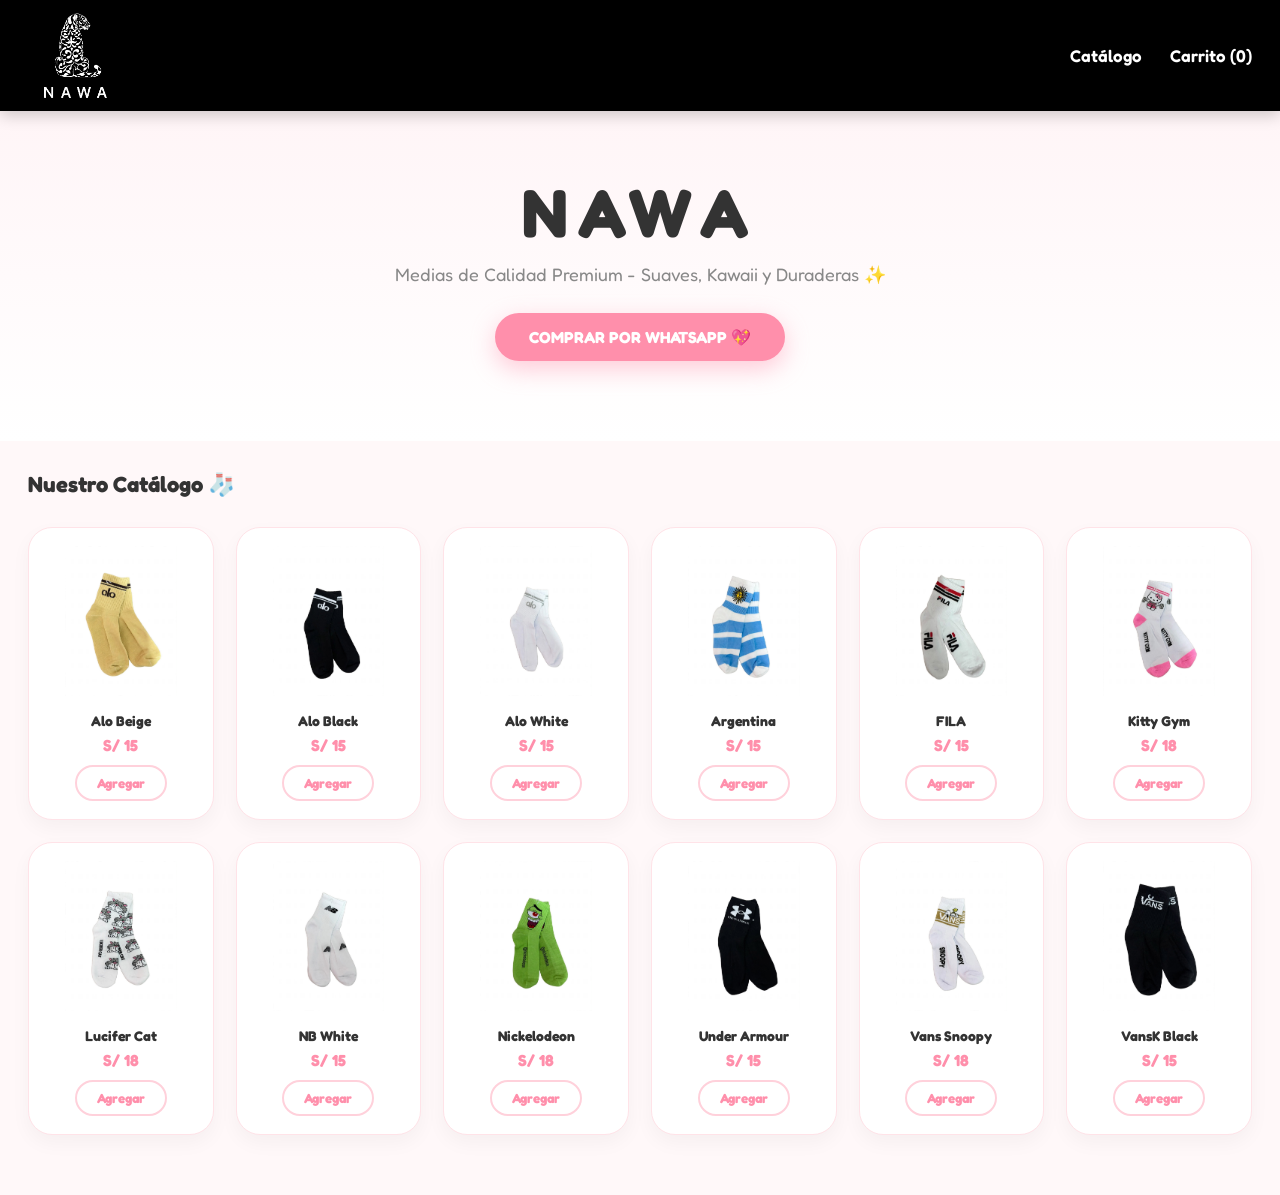
==== commit 50fdc7b1: "header negro con logo grande 95px" ====
--- a/index.html
+++ b/index.html
@@ -5,96 +5,130 @@
 <meta name="viewport" content="width=device-width, initial-scale=1.0">
 <title>NAWA - Medias Kawaii Premium</title>
 <link rel="stylesheet" href="style.css">
-<link href="https://fonts.googleapis.com/css2?family=Fredoka:wght@400;600&display=swap" rel="stylesheet">
+<link href="https://fonts.googleapis.com/css2?family=Fredoka:wght@400;600;700&display=swap" rel="stylesheet">
 </head>
 <body>
 
+<!-- HEADER NEGRO PARA QUE TU LOGO NEGRO SE MEZCLE -->
 <header>
-    <div class="logo">NAWA 💖</div>
-    <nav>
-        <a href="#inicio">Inicio</a>
-        <a href="#catalogo">Catálogo</a>
-        <a href="#" onclick="verCarrito()">Carrito (<span id="cartCount">0</span>)</a>
-    </nav>
+  <div class="logo-area">
+    <img src="logo-nawa.png" alt="NAWA">
+  </div>
+  <nav>
+    <a href="#catalogo">Catálogo</a>
+    <a href="#" onclick="verCarrito()">Carrito (<span id="cartCount">0</span>)</a>
+  </nav>
 </header>
 
-<section class="hero" id="inicio">
-    <h1>NAWA</h1>
-    <p>Medias de Calidad Premium - Suaves, Kawaii y Duraderas ✨</p>
-    <div class="botones-whatsapp">
-        <a href="https://wa.me/51967414343" class="btn-whatsapp" target="_blank">COMPRAR POR WHATSAPP 💖</a>
-    </div>
+<!-- HERO -->
+<section class="hero">
+  <h1>NAWA</h1>
+  <p>Medias de Calidad Premium - Suaves, Kawaii y Duraderas ✨</p>
+  <a href="https://wa.me/51967414343" class="btn-hero" target="_blank">COMPRAR POR WHATSAPP 💖</a>
 </section>
 
-<section id="catalogo" class="catalogo">
-    <h2>Nuestro Catálogo 🧦</h2>
-    <div class="grid" id="productGrid"></div>
+<!-- CATALOGO -->
+<section id="catalogo">
+  <h2>Nuestro Catálogo 🧦</h2>
+  <div id="productGrid"></div>
 </section>
 
-<!-- CARRITO -->
-<div id="carritoModal" class="modal">
-    <div class="modal-content">
-        <span onclick="cerrarCarrito()" class="close">&times;</span>
-        <h2>Tu Carrito 🛒</h2>
-        <div id="cartItems"></div>
-        <h3>Total: S/ <span id="cartTotal">0</span></h3>
-        <button class="btn-whatsapp" onclick="pagarWhatsapp()">Pedir por WhatsApp</button>
-    </div>
+<!-- CARRITO MODAL -->
+<div id="carritoModal">
+  <div class="modal-box">
+    <span class="cerrar" onclick="cerrarCarrito()">✕</span>
+    <h2>Tu Carrito 🛒</h2>
+    <div id="cartItems"></div>
+    <h3 style="margin-top:15px;">Total: S/ <span id="cartTotal">0</span></h3>
+    <button class="btn-pagar" onclick="pagarWhatsapp()">Pedir por WhatsApp</button>
+  </div>
 </div>
 
 <script>
 const productos = [
-    {id:1, name:"Alo Black", price:15, img:"Alo Black.jpeg"},
-    {id:2, name:"Alo White", price:15, img:"Alo White.jpeg"},
-    {id:3, name:"Alo Beige", price:15, img:"Alo beige.jpeg"},
-    {id:4, name:"Argyle", price:15, img:"argyle.jpeg"},
-    {id:5, name:"FIL A", price:15, img:"FIL A.jpeg"},
-    {id:6, name:"Kitty", price:15, img:"kitty.jpeg"},
-    {id:7, name:"Nickelodeon", price:18, img:"nickelodeon.jpeg"},
-    {id:8, name:"Vans Snoopy", price:18, img:"vans snoopy.jpeg"}
+  {name:"Alo Beige", price:15, img:"Alo beige.jpeg"},
+  {name:"Alo Black", price:15, img:"Alo Black.jpeg"},
+  {name:"Alo White", price:15, img:"Alo White.jpeg"},
+  {name:"Argentina", price:15, img:"Argentina.jpeg"},
+  {name:"FILA", price:15, img:"FILA.jpeg"},
+  {name:"Kitty Gym", price:18, img:"Kitty Gym.jpeg"},
+  {name:"Lucifer Cat", price:18, img:"Lucifer Cat.jpeg"},
+  {name:"NB White", price:15, img:"NB white.jpeg"},
+  {name:"Nickelodeon", price:18, img:"nickelodeon.jpeg"},
+  {name:"Under Armour", price:15, img:"Under Armour.jpeg"},
+  {name:"Vans Snoopy", price:18, img:"vans snoopy.jpeg"},
+  {name:"VansK Black", price:15, img:"Vansk black.jpeg"}
 ];
 
 let cart = [];
 const grid = document.getElementById('productGrid');
-productos.forEach(p=>{
-    grid.innerHTML+=`
-    <div class="card">
-        <img src="${p.img}" alt="${p.name}">
-        <h3>${p.name}</h3>
-        <p>S/ ${p.price}</p>
-        <button onclick="addCart(${p.id})">Agregar</button>
-    </div>`;
+
+productos.forEach((p,i)=>{
+  const card = document.createElement('div');
+  card.className = 'card';
+  card.innerHTML = `
+    <img src="${p.img}" alt="${p.name}" loading="lazy">
+    <h3>${p.name}</h3>
+    <p>S/ ${p.price}</p>
+    <button onclick="addCart(${i})">Agregar</button>
+  `;
+  grid.appendChild(card);
 });
 
-function addCart(id){
-    const prod = productos.find(x=>x.id===id);
-    const found = cart.find(x=>x.id===id);
-    if(found) found.qty++;
-    else cart.push({...prod, qty:1});
-    actualizarCarrito();
+function addCart(i){
+  const prod = productos[i];
+  const found = cart.find(x=>x.name===prod.name);
+  if(found){
+    found.qty++;
+  } else {
+    cart.push({...prod, qty:1});
+  }
+  actualizarCarrito();
+  verCarrito();
 }
+
 function actualizarCarrito(){
-    document.getElementById('cartCount').textContent = cart.reduce((a,b)=>a+b.qty,0);
-    const cont = document.getElementById('cartItems');
-    cont.innerHTML='';
-    let total=0;
-    cart.forEach(p=>{
-        total+=p.price*p.qty;
-        cont.innerHTML+=`<p>${p.name} x${p.qty} - S/ ${p.price*p.qty}</p>`;
-    });
-    document.getElementById('cartTotal').textContent=total;
+  const count = cart.reduce((a,b)=>a+b.qty,0);
+  document.getElementById('cartCount').textContent = count;
+  
+  const c = document.getElementById('cartItems');
+  c.innerHTML = '';
+  let total = 0;
+  
+  cart.forEach(p=>{
+    total += p.price * p.qty;
+    c.innerHTML += `
+      <div style="display:flex;justify-content:space-between;margin:8px 0;">
+        <span>${p.name} x${p.qty}</span>
+        <span>S/ ${p.price * p.qty}</span>
+      </div>
+    `;
+  });
+  
+  document.getElementById('cartTotal').textContent = total;
 }
-function verCarrito(){document.getElementById('carritoModal').style.display='block';}
-function cerrarCarrito(){document.getElementById('carritoModal').style.display='none';}
+
+function verCarrito(){
+  document.getElementById('carritoModal').style.display='flex';
+}
+
+function cerrarCarrito(){
+  document.getElementById('carritoModal').style.display='none';
+}
 
 function pagarWhatsapp(){
-    if(cart.length===0){ alert('Carrito vacío'); return; }
-    let msg = 'Hola NAWA! 💖 Quiero pedir:%0A';
-    cart.forEach(p=>{ msg+=`%0A- ${p.name} x${p.qty} = S/ ${p.price*p.qty}`; });
-    msg+=`%0A%0ATOTAL: S/ ${document.getElementById('cartTotal').textContent}`;
-    // SOLO TU NUMERO
-    window.open('https://wa.me/51967414343?text='+msg, '_blank');
+  if(cart.length===0){
+    alert('Carrito vacío, agrega medias!');
+    return;
+  }
+  let msg='Hola NAWA! 💖 Quiero pedir:%0A%0A';
+  cart.forEach(p=>{
+    msg+=`- ${p.name} x${p.qty} = S/ ${p.price*p.qty}%0A`;
+  });
+  msg+=`%0ATOTAL: S/ ${document.getElementById('cartTotal').textContent}%0A%0AGracias!`;
+  window.open('https://wa.me/51967414343?text='+msg,'_blank');
 }
 </script>
+
 </body>
 </html>
--- a/style.css
+++ b/style.css
@@ -1,110 +1,192 @@
-* { margin:0; padding:0; box-sizing:border-box; }
+@import url('https://fonts.googleapis.com/css2?family=Fredoka:wght@400;600;700&display=swap');
+
+* {
+  margin: 0;
+  padding: 0;
+  box-sizing: border-box;
+  font-family: 'Fredoka', sans-serif;
+}
 
 body {
-  font-family: 'Segoe UI', Arial, sans-serif;
-  background-color: #fffafc;
-  background-image: none;
+  background: #fff8f9;
   color: #333;
 }
 
-/* Header kawaii claro */
-.header-nawa {
-  background-color: #ffffff;
-  padding: 12px 40px;
+/* ================= HEADER NEGRO ================= */
+header {
+  background: #000000;
+  padding: 8px 28px;
   display: flex;
   justify-content: space-between;
   align-items: center;
-  border-bottom: 2px solid #ffe4ec;
+  box-shadow: 0 4px 15px rgba(0,0,0,0.2);
   position: sticky;
   top: 0;
   z-index: 100;
-  box-shadow: 0 2px 15px rgba(255, 182, 193, 0.2);
 }
 
-.logo-nawa img { 
-  height: 55px; 
-  width: auto; 
-  display: block;
-  filter: invert(1); /* tu logo es blanco, esto lo pone negro para fondo claro */
+.logo-area {
+  display: flex;
+  align-items: center;
 }
 
-.nav-nawa { display: flex; align-items: center; flex-wrap: wrap; }
-.nav-nawa a { color: #555; text-decoration: none; margin-left: 22px; letter-spacing: 1.5px; font-size: 11px; text-transform: uppercase; font-weight: 600; transition: 0.2s; }
-.nav-nawa a:hover { color: #ff8fab; }
-.cart-count { background: #ff8fab; color: #fff; border-radius: 50%; padding: 2px 8px; font-size: 11px; margin-left: 5px; font-weight: bold; }
-.icono.cart { font-size: 18px; color: #ff8fab; text-decoration: none; }
+.logo-area img {
+  height: 95px;
+  width: auto;
+  object-fit: contain;
+  border-radius: 12px;
+}
 
-/* Hero kawaii */
-.hero { text-align: center; padding: 50px 20px 40px; background: linear-gradient(180deg, #fff0f5 0%, #ffffff 100%); }
-.hero h1 { font-size: 32px; letter-spacing: 3px; margin-bottom: 10px; font-weight: 800; color: #333; }
-.hero h1 span { color: #ff8fab; }
-.hero p { color: #999; font-size: 13px; letter-spacing: 0.5px; margin-bottom: 20px; }
-.botones-whatsapp { margin-top: 15px; }
-.btn-whatsapp { background: #ff8fab; color: #fff; padding: 11px 20px; margin: 6px; display: inline-block; text-decoration: none; font-weight: bold; border-radius: 25px; font-size: 11px; letter-spacing: 1px; transition: 0.2s; box-shadow: 0 4px 12px rgba(255,143,171,0.3); }
-.btn-whatsapp:hover { transform: translateY(-2px); background: #ff6b9a; }
-.btn-whatsapp.socio { background: #fff; border: 1.5px solid #ff8fab; color: #ff8fab; box-shadow: none; }
-.btn-whatsapp.socio:hover { background: #fff0f5; }
+header nav a {
+  text-decoration: none;
+  color: white;
+  margin-left: 24px;
+  font-weight: 600;
+  font-size: 17px;
+  transition: 0.2s;
+}
 
-/* Catalogo */
-.productos { padding: 40px 20px; background: #fffafc; }
-.productos h2 { text-align: center; margin-bottom: 6px; letter-spacing: 2px; color: #333; font-size: 20px; font-weight: 800; }
-.productos h2::after { content: ' ♡'; color: #ff8fab; }
-.grid { display: grid; grid-template-columns: repeat(auto-fit, minmax(210px, 1fr)); gap: 20px; max-width: 1200px; margin: 25px auto 0; }
+header nav a:hover {
+  color: #ff8fab;
+}
 
-.card { 
-  background: #ffffff;
-  color: #333;
-  border-radius: 22px; 
-  padding: 14px; 
+/* ================= HERO ================= */
+.hero {
   text-align: center;
-  border: 1.5px solid #ffe4ec;
-  position: relative;
-  overflow: hidden;
-  transition: 0.25s;
-  box-shadow: 0 4px 15px rgba(255,182,193,0.15);
+  padding: 60px 20px 80px;
+  background: linear-gradient(180deg,#fff5f7 0%,#ffffff 100%);
 }
-.card:hover { border-color: #ff8fab; transform: translateY(-5px); box-shadow: 0 10px 25px rgba(255,143,171,0.25); }
-.card img { width: 100%; height: 200px; object-fit: contain; background: #fff; border-radius: 16px; padding: 8px; }
-.card h3 { margin-top: 12px; font-size: 12px; letter-spacing: 1px; text-transform: uppercase; color: #555; font-weight: 700; }
-.card .precio { font-weight: 900; margin: 6px 0; color: #ff6b9a; font-size: 17px; }
 
-.btn-comprar { background: #333; color: #fff; border: none; padding: 10px 15px; margin-top: 10px; border-radius: 25px; cursor: pointer; width: 100%; font-weight: 700; font-size: 10px; letter-spacing: 1px; text-transform: uppercase; transition: 0.2s; }
-.btn-comprar:hover { background: #ff8fab; }
+.hero h1 {
+  font-size: 68px;
+  letter-spacing: 10px;
+  font-weight: 700;
+}
 
-/* Carrito */
-.cart-drawer { position: fixed; right: -380px; top: 0; width: 350px; height: 100%; background: #ffffff; color: #000; z-index: 200; transition: 0.3s ease; display: flex; flex-direction: column; box-shadow: -5px 0 25px rgba(0,0,0,0.1); }
-.cart-drawer.open { right: 0; }
-.cart-header { display: flex; justify-content: space-between; align-items: center; padding: 18px 20px; border-bottom: 1px solid #ffe4ec; }
-.cart-header h3 { font-size: 14px; color: #333; }
-.cerrar-cart { cursor: pointer; font-size: 18px; color: #999; }
-.cart-items { flex: 1; overflow-y: auto; padding: 10px 15px; }
-.cart-item { display: flex; align-items: center; gap: 12px; border-bottom: 1px solid #fff0f5; padding: 12px 0; }
-.cart-item img { width: 60px !important; height: 60px !important; object-fit: contain !important; background: #fffafc; border-radius: 10px; padding: 5px; border: 1px solid #ffe4ec; flex-shrink: 0; }
-.cart-info { flex: 1; font-size: 13px; line-height: 1.3; }
-.cart-info b { font-size: 12px; display: block; margin-bottom: 2px; color: #333; }
-.cart-info span { font-size: 11px; color: #999; }
-.cart-acciones { display: flex; align-items: center; gap: 6px; }
-.cart-acciones button { width: 26px; height: 26px; border: 1px solid #ffe4ec; background: #fff; border-radius: 8px; cursor: pointer; font-size: 12px; }
-.cart-acciones button.del { border: none; background: transparent; }
-.cart-acciones span { font-size: 13px; min-width: 16px; text-align: center; font-weight: bold; }
-.cart-footer { padding: 15px 20px; border-top: 1px solid #ffe4ec; background: #fffafc; }
-.cart-total { font-weight: bold; font-size: 16px; margin-bottom: 10px; text-align: right; color: #333; }
-.btn-pagar { background: #ff8fab; color: #fff; border: none; padding: 13px; width: 100%; border-radius: 12px; font-weight: bold; cursor: pointer; transition: 0.2s; }
-.btn-pagar:hover { background: #ff6b9a; }
-.btn-vaciar { background: transparent; border: 1px solid #ffe4ec; padding: 9px; width: 100%; border-radius: 12px; margin-top: 8px; cursor: pointer; font-size: 12px; color: #999; }
+.hero p {
+  color: #888;
+  margin: 10px 0 28px;
+  font-size: 18px;
+}
 
-.overlay { position: fixed; inset: 0; background: rgba(255, 182, 193, 0.2); backdrop-filter: blur(3px); display: none; z-index: 150; }
-.overlay.show { display: block; }
+.btn-hero {
+  background: #ff8fab;
+  color: white;
+  padding: 14px 34px;
+  border-radius: 50px;
+  text-decoration: none;
+  font-weight: 700;
+  display: inline-block;
+  box-shadow: 0 8px 25px rgba(255,143,171,0.45);
+  transition: 0.2s;
+}
 
-footer { text-align: center; padding: 25px; border-top: 2px solid #ffe4ec; margin-top: 0px; font-size: 11px; background: #fff; color: #bbb; letter-spacing: 1px; }
+.btn-hero:hover {
+  transform: translateY(-2px);
+  background: #ff7aa2;
+}
 
-/* Responsive */
-@media (max-width: 768px) {
-  .header-nawa { padding: 10px 18px; }
-  .logo-nawa img { height: 45px; }
-  .nav-nawa a { margin: 0 7px; font-size: 10px; }
-  .hero h1 { font-size: 22px; }
-  .grid { grid-template-columns: repeat(2, 1fr); gap: 10px; }
-  .card img { height: 140px; }
-  .cart-drawer { width: 100%; right: -100%; }
+/* ================= CATALOGO ================= */
+#catalogo h2 {
+  padding: 30px 28px 10px;
+  font-size: 22px;
+}
+
+#productGrid {
+  display: grid;
+  grid-template-columns: repeat(auto-fill, minmax(180px, 1fr));
+  gap: 22px;
+  padding: 20px 28px 60px;
+}
+
+.card {
+  background: white;
+  border-radius: 24px;
+  padding: 18px;
+  text-align: center;
+  box-shadow: 0 8px 20px rgba(0,0,0,0.04);
+  border: 1px solid #ffe3e8;
+  transition: 0.2s;
+}
+
+.card:hover {
+  transform: translateY(-6px);
+  box-shadow: 0 15px 30px rgba(0,0,0,0.08);
+}
+
+.card img {
+  width: 100%;
+  height: 150px;
+  object-fit: contain;
+  margin-bottom: 12px;
+  border-radius: 12px;
+}
+
+.card h3 {
+  font-size: 14px;
+  margin-bottom: 4px;
+}
+
+.card p {
+  color: #ff8fab;
+  font-weight: 700;
+  margin: 6px 0 10px;
+}
+
+.card button {
+  background: white;
+  border: 2px solid #ffd1db;
+  color: #ff8fab;
+  padding: 8px 20px;
+  border-radius: 50px;
+  font-weight: 700;
+  cursor: pointer;
+  transition: 0.2s;
+}
+
+.card button:hover {
+  background: #ff8fab;
+  color: white;
+  border-color: #ff8fab;
+}
+
+/* ================= CARRITO MODAL ================= */
+#carritoModal {
+  display: none;
+  position: fixed;
+  top: 0;
+  left: 0;
+  width: 100%;
+  height: 100%;
+  background: rgba(0,0,0,0.5);
+  justify-content: center;
+  align-items: center;
+  z-index: 200;
+}
+
+.modal-box {
+  background: white;
+  width: 90%;
+  max-width: 400px;
+  padding: 24px;
+  border-radius: 20px;
+}
+
+.cerrar {
+  float: right;
+  cursor: pointer;
+  font-weight: 700;
+  font-size: 18px;
+}
+
+.btn-pagar {
+  background: #ff8fab;
+  color: white;
+  width: 100%;
+  padding: 12px;
+  border: none;
+  border-radius: 50px;
+  font-weight: 700;
+  margin-top: 15px;
+  cursor: pointer;
 }
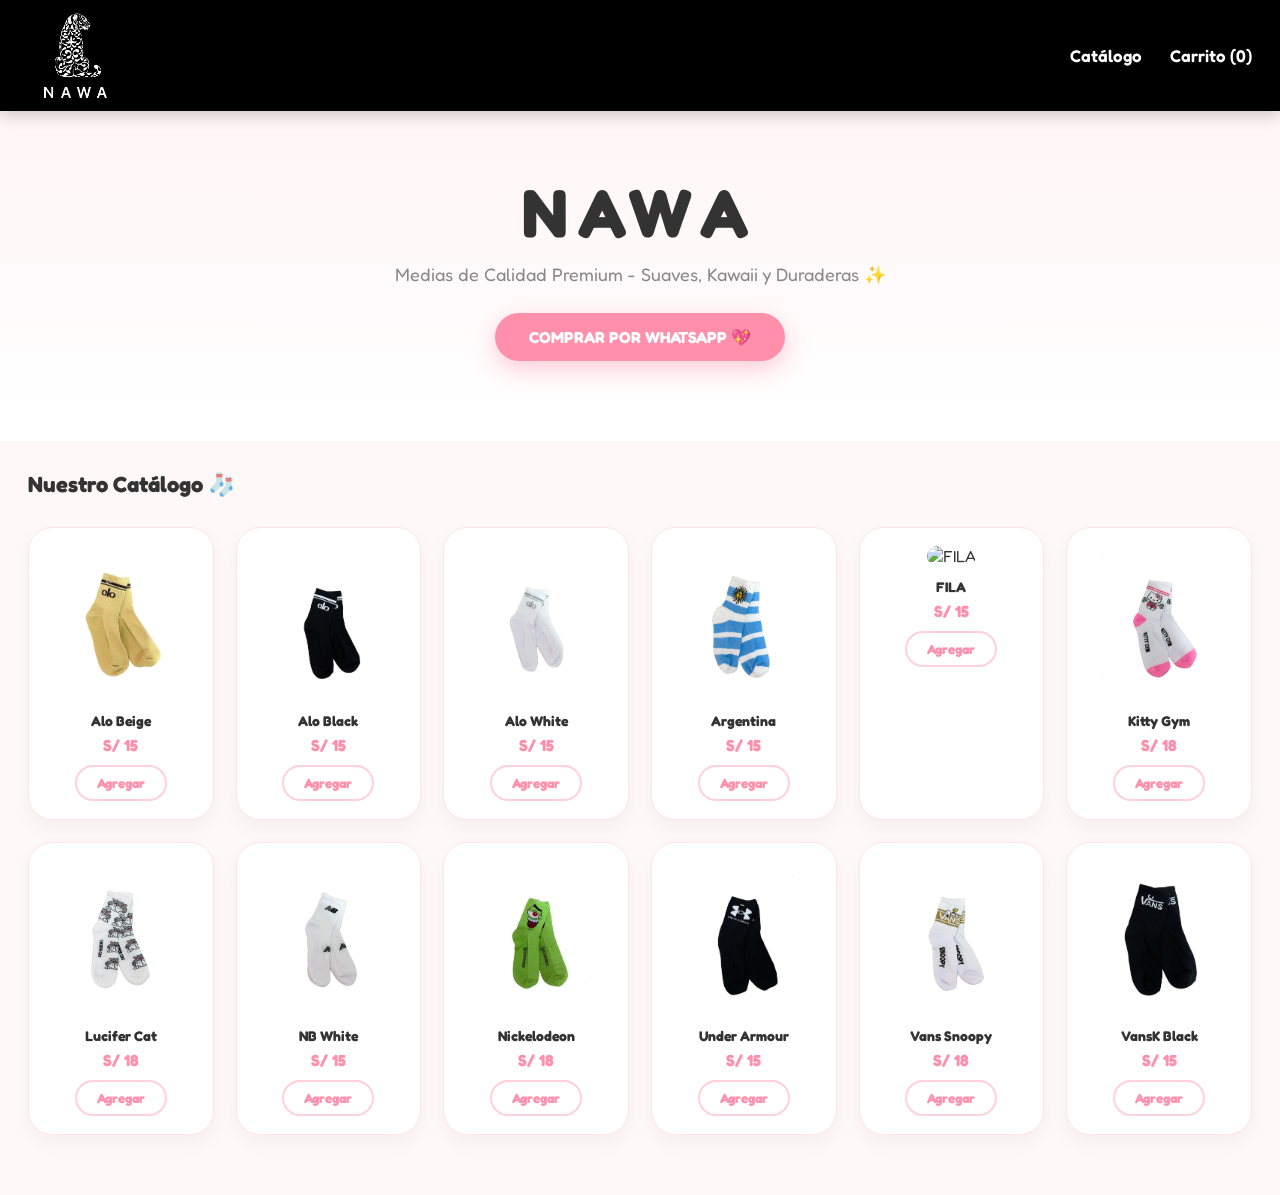
==== commit 1999401b: "cambio a numero socia 914584543" ====
--- a/index.html
+++ b/index.html
@@ -24,7 +24,7 @@
 <section class="hero">
   <h1>NAWA</h1>
   <p>Medias de Calidad Premium - Suaves, Kawaii y Duraderas ✨</p>
-  <a href="https://wa.me/51967414343" class="btn-hero" target="_blank">COMPRAR POR WHATSAPP 💖</a>
+  <a href="https://wa.me/51914584543" class="btn-hero" target="_blank">COMPRAR POR WHATSAPP 💖</a>
 </section>
 
 <!-- CATALOGO -->
@@ -126,7 +126,7 @@
     msg+=`- ${p.name} x${p.qty} = S/ ${p.price*p.qty}%0A`;
   });
   msg+=`%0ATOTAL: S/ ${document.getElementById('cartTotal').textContent}%0A%0AGracias!`;
-  window.open('https://wa.me/51967414343?text='+msg,'_blank');
+  window.open('https://wa.me/51914584543?text='+msg,'_blank');
 }
 </script>
 
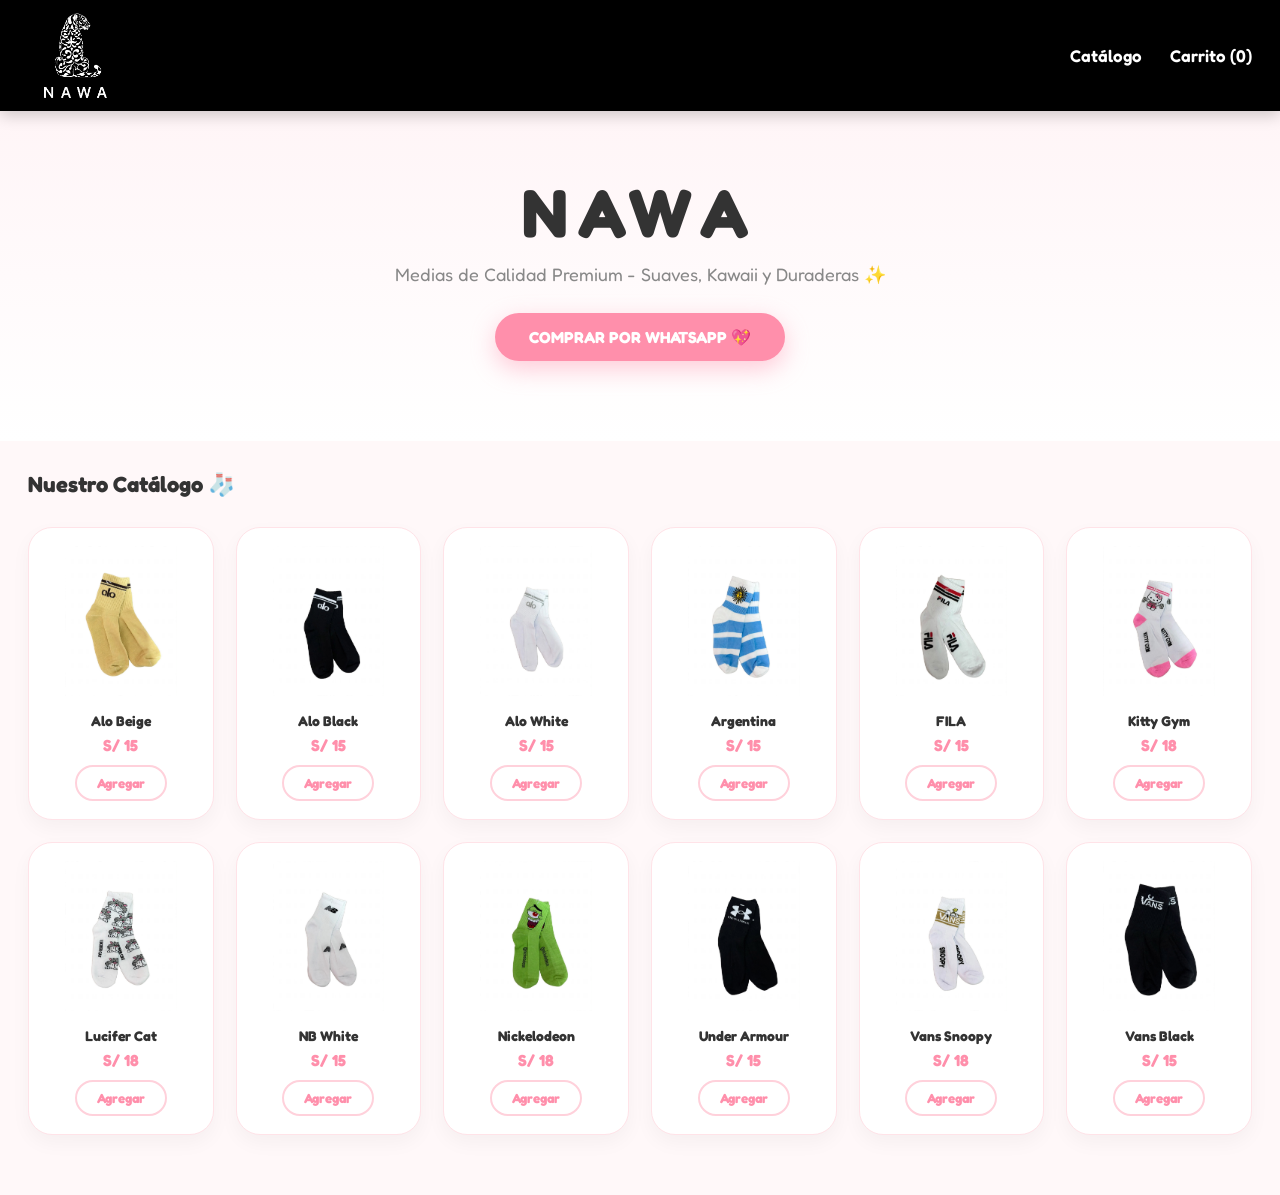
==== commit d7206e84: "fix nombre Vans Black" ====
--- a/index.html
+++ b/index.html
@@ -57,7 +57,7 @@
   {name:"Nickelodeon", price:18, img:"nickelodeon.jpeg"},
   {name:"Under Armour", price:15, img:"Under Armour.jpeg"},
   {name:"Vans Snoopy", price:18, img:"vans snoopy.jpeg"},
-  {name:"VansK Black", price:15, img:"Vansk black.jpeg"}
+  {name:"Vans Black", price:15, img:"Vansk black.jpeg"}
 ];
 
 let cart = [];
@@ -66,14 +66,29 @@
 productos.forEach((p,i)=>{
   const card = document.createElement('div');
   card.className = 'card';
+  // FIX FILA: si no encuentra .jpeg, intenta con .jpg y con minusculas
   card.innerHTML = `
-    <img src="${p.img}" alt="${p.name}" loading="lazy">
+    <img src="${encodeURI(p.img)}" alt="${p.name}" loading="lazy" onerror="handleImgError(this)">
     <h3>${p.name}</h3>
     <p>S/ ${p.price}</p>
     <button onclick="addCart(${i})">Agregar</button>
   `;
   grid.appendChild(card);
 });
+
+function handleImgError(img){
+  if(img.dataset.retried) return;
+  img.dataset.retried = "1";
+  // intenta con .jpg si era .jpeg
+  if(img.src.includes('.jpeg')){
+    img.src = img.src.replace('.jpeg','.jpg');
+  } else if(img.src.includes('.JPEG')){
+    img.src = img.src.replace('.JPEG','.JPG');
+  } else {
+    // intenta minuscula
+    img.src = img.src.toLowerCase();
+  }
+}
 
 function addCart(i){
   const prod = productos[i];
